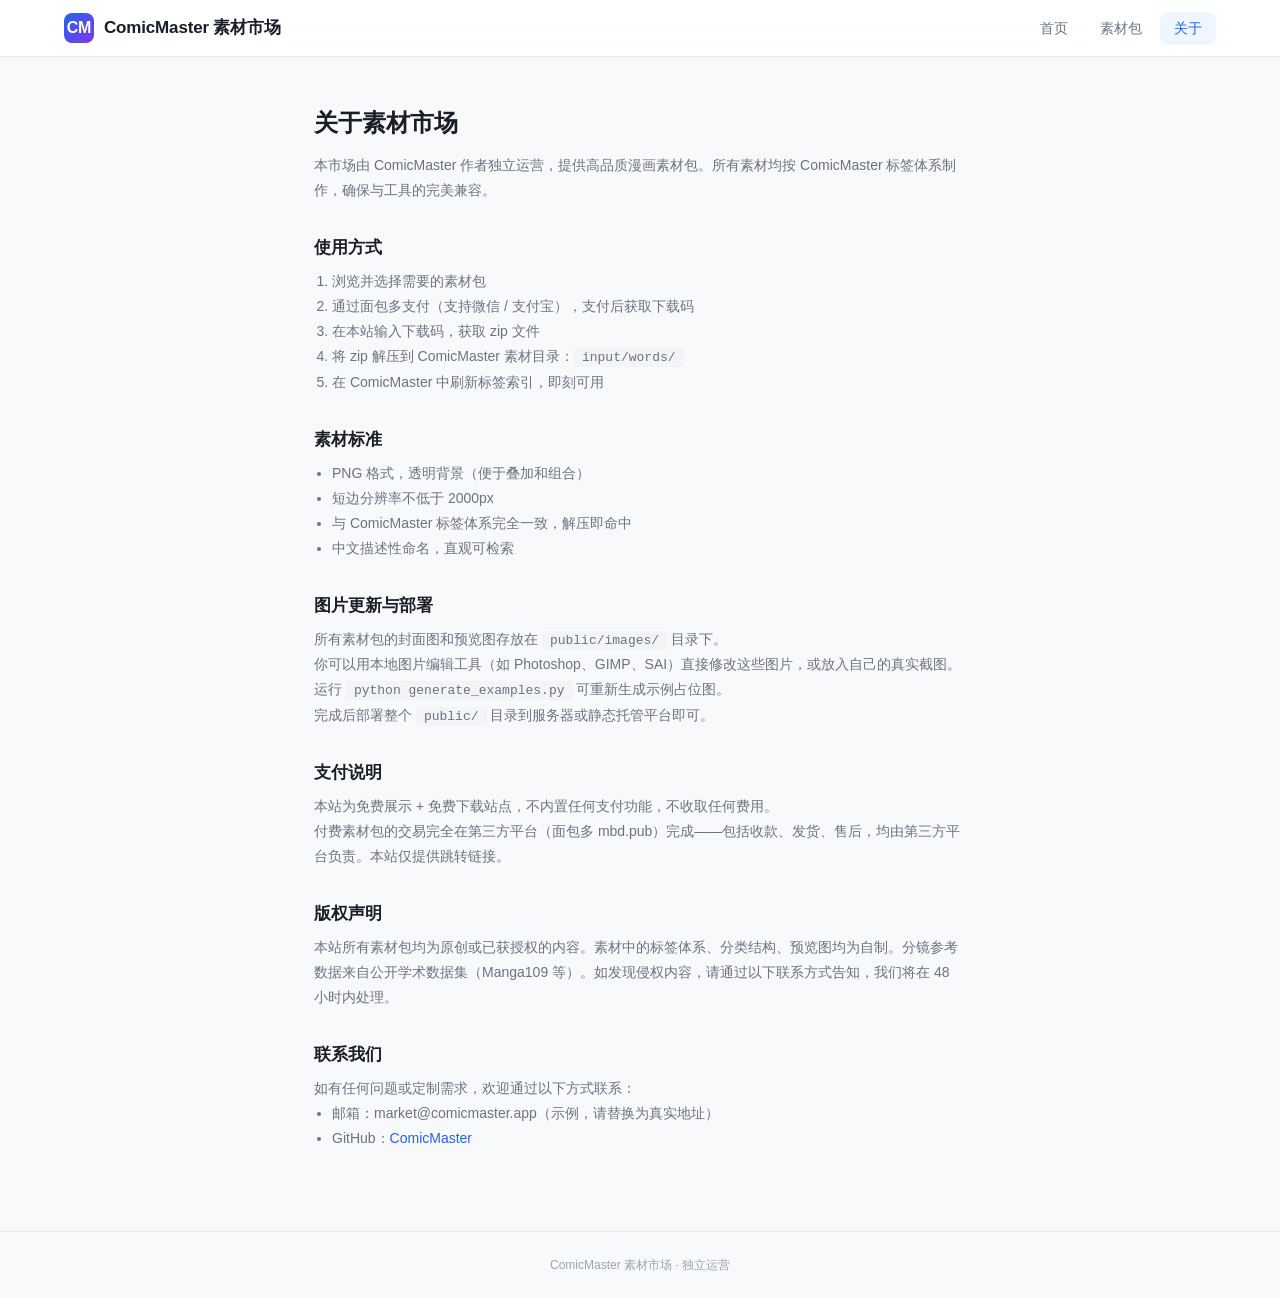
==== docs/about.html @ f9b0b655 "重命名 public → docs，适配 GitHub Pages 部署" ====
<!doctype html>
<html lang="zh-CN">
<head>
  <meta charset="utf-8">
  <meta name="viewport" content="width=device-width, initial-scale=1">
  <title>关于 — ComicMaster 素材市场</title>
  <link rel="stylesheet" href="style.css">
</head>
<body>

<header>
  <div class="header-inner">
    <a href="/" class="header-logo">
      <span class="header-logo-icon">CM</span>
      ComicMaster 素材市场
    </a>
    <nav>
      <a href="/">首页</a>
      <a href="/packs.html">素材包</a>
      <a href="/about.html" class="current">关于</a>
    </nav>
  </div>
</header>

<main class="about-content">

  <h2>关于素材市场</h2>
  <p>本市场由 ComicMaster 作者独立运营，提供高品质漫画素材包。所有素材均按 ComicMaster 标签体系制作，确保与工具的完美兼容。</p>

  <h3>使用方式</h3>
  <ol>
    <li>浏览并选择需要的素材包</li>
    <li>通过面包多支付（支持微信 / 支付宝），支付后获取下载码</li>
    <li>在本站输入下载码，获取 zip 文件</li>
    <li>将 zip 解压到 ComicMaster 素材目录：<code>input/words/</code></li>
    <li>在 ComicMaster 中刷新标签索引，即刻可用</li>
  </ol>

  <h3>素材标准</h3>
  <ul>
    <li>PNG 格式，透明背景（便于叠加和组合）</li>
    <li>短边分辨率不低于 2000px</li>
    <li>与 ComicMaster 标签体系完全一致，解压即命中</li>
    <li>中文描述性命名，直观可检索</li>
  </ul>

  <h3>图片更新与部署</h3>
  <p>
    所有素材包的封面图和预览图存放在 <code>public/images/</code> 目录下。<br>
    你可以用本地图片编辑工具（如 Photoshop、GIMP、SAI）直接修改这些图片，或放入自己的真实截图。<br>
    运行 <code>python generate_examples.py</code> 可重新生成示例占位图。<br>
    完成后部署整个 <code>public/</code> 目录到服务器或静态托管平台即可。
  </p>

  <h3>支付说明</h3>
  <p>本站为免费展示 + 免费下载站点，不内置任何支付功能，不收取任何费用。</p>
  <p>付费素材包的交易完全在第三方平台（面包多 mbd.pub）完成——包括收款、发货、售后，均由第三方平台负责。本站仅提供跳转链接。</p>

  <h3>版权声明</h3>
  <p>本站所有素材包均为原创或已获授权的内容。素材中的标签体系、分类结构、预览图均为自制。分镜参考数据来自公开学术数据集（Manga109 等）。如发现侵权内容，请通过以下联系方式告知，我们将在 48 小时内处理。</p>

  <h3>联系我们</h3>
  <p>如有任何问题或定制需求，欢迎通过以下方式联系：</p>
  <ul>
    <li>邮箱：market@comicmaster.app（示例，请替换为真实地址）</li>
    <li>GitHub：<a href="https://github.com/anthropics/ComicMaster" style="color:var(--c-accent)">ComicMaster</a></li>
  </ul>

</main>

<footer>ComicMaster 素材市场 · 独立运营</footer>

</body>
</html>
---- docs/style.css ----
/* ============================================================
   ComicMaster Material Market — Professional Asset Store Style
   Inspired by CSP Assets, Unity Asset Store, ArtStation
   ============================================================ */

/* ---- reset & base ---- */
*, *::before, *::after { box-sizing: border-box; margin: 0; padding: 0; }

:root {
  --c-bg:        #f8f9fb;
  --c-surface:   #ffffff;
  --c-border:    #e8ecf1;
  --c-text:      #1a1d26;
  --c-text-dim:  #6b7280;
  --c-text-muted:#9ca3af;
  --c-accent:    #2563eb;
  --c-accent-hv: #1d4ed8;
  --c-accent-lt: #eff6ff;
  --c-price:     #dc2626;
  --c-free:      #059669;
  --c-free-bg:   #ecfdf5;
  --c-star:      #f59e0b;
  --shadow-sm:   0 1px 2px rgba(0,0,0,0.04);
  --shadow-md:   0 4px 12px rgba(0,0,0,0.06);
  --shadow-lg:   0 12px 32px rgba(0,0,0,0.1);
  --radius-sm:   8px;
  --radius-md:   12px;
  --radius-lg:   16px;
  --font:        "Inter", "Segoe UI", "PingFang SC", "Microsoft YaHei", sans-serif;
  --max-w:       1200px;
}

html { font-size: 16px; -webkit-font-smoothing: antialiased; }

body {
  font-family: var(--font);
  color: var(--c-text);
  background: var(--c-bg);
  min-height: 100vh;
  display: grid;
  grid-template-rows: auto 1fr auto;
  line-height: 1.5;
}

a { color: inherit; text-decoration: none; }
img { display: block; max-width: 100%; }
button { font-family: inherit; cursor: pointer; }
input { font-family: inherit; }

/* ---- header ---- */

header {
  position: sticky; top: 0; z-index: 100;
  background: rgba(255,255,255,0.88);
  backdrop-filter: blur(16px) saturate(180%);
  border-bottom: 1px solid var(--c-border);
}

.header-inner {
  max-width: var(--max-w); margin: 0 auto;
  display: flex; align-items: center; justify-content: space-between;
  height: 56px; padding: 0 24px;
}

.header-logo {
  display: flex; align-items: center; gap: 10px;
  font-size: 17px; font-weight: 700;
  letter-spacing: -0.01em; color: var(--c-text);
  transition: opacity 0.2s;
}
.header-logo:hover { opacity: 0.7; }

.header-logo-icon {
  width: 30px; height: 30px;
  background: linear-gradient(135deg, var(--c-accent), #7c3aed);
  border-radius: var(--radius-sm);
  display: flex; align-items: center; justify-content: center;
  color: #fff; font-size: 16px;
}

nav { display: flex; gap: 4px; }
nav a {
  padding: 6px 14px; font-size: 14px; font-weight: 500;
  color: var(--c-text-dim); border-radius: 8px;
  transition: all 0.18s;
}
nav a:hover { color: var(--c-accent); background: var(--c-accent-lt); }
nav a.current { color: var(--c-accent); background: var(--c-accent-lt); }

/* ---- main ---- */

main { max-width: var(--max-w); margin: 0 auto; padding: 48px 24px 80px; width: 100%; }

/* ---- hero ---- */

.hero {
  text-align: center; padding: 64px 0 48px;
}

.hero h1 {
  font-size: 40px; font-weight: 800; letter-spacing: -0.03em;
  line-height: 1.15; margin-bottom: 12px;
  background: linear-gradient(135deg, #1a1d26 0%, #3b3f50 100%);
  -webkit-background-clip: text; -webkit-text-fill-color: transparent;
}

.hero p {
  font-size: 17px; color: var(--c-text-dim);
  line-height: 1.7; max-width: 520px; margin: 0 auto 32px;
}

/* ---- buttons ---- */

.btn {
  display: inline-flex; align-items: center; gap: 6px;
  padding: 11px 28px; font-size: 14px; font-weight: 600;
  color: #fff; background: var(--c-accent);
  border-radius: 999px; border: none;
  transition: all 0.2s; white-space: nowrap;
}
.btn:hover { background: var(--c-accent-hv); transform: translateY(-1px); box-shadow: 0 8px 24px rgba(37,99,235,0.25); }

.btn-outline {
  background: #fff; color: var(--c-accent);
  border: 1.5px solid #d1d5db;
}
.btn-outline:hover { background: var(--c-accent-lt); border-color: var(--c-accent); box-shadow: 0 4px 12px rgba(37,99,235,0.12); }

.btn-sm  { padding: 6px 16px; font-size: 13px; }
.btn-lg  { padding: 15px 40px; font-size: 16px; }

.btn-free { background: linear-gradient(135deg, #059669, #047857); }
.btn-free:hover { box-shadow: 0 8px 24px rgba(5,150,105,0.25); }

.btn-disabled { background: #d1d5db; color: #9ca3af; pointer-events: none; }

/* ---- features (3-col) ---- */

.features {
  display: grid; grid-template-columns: repeat(3, 1fr); gap: 16px;
  margin-top: 20px;
}

.feature {
  padding: 32px 24px; border-radius: var(--radius-md);
  border: 1px solid var(--c-border); background: var(--c-surface);
  text-align: center; transition: box-shadow 0.2s;
}
.feature:hover { box-shadow: var(--shadow-md); }

.feature-icon {
  font-size: 28px; margin-bottom: 12px;
  width: 52px; height: 52px; line-height: 52px;
  border-radius: 50%; margin-left: auto; margin-right: auto;
}
.feature-icon.tags   { background: #eff6ff; }
.feature-icon.format { background: #fef3c7; }
.feature-icon.update { background: #ecfdf5; }

.feature strong { display: block; font-size: 15px; margin-bottom: 6px; }
.feature p { margin: 0; color: var(--c-text-dim); font-size: 13px; line-height: 1.6; }

/* ---- section titles ---- */

.section-title {
  font-size: 24px; font-weight: 700; letter-spacing: -0.02em;
  margin: 64px 0 24px;
  display: flex; align-items: baseline; gap: 12px;
}
.section-title .count {
  font-size: 14px; font-weight: 400; color: var(--c-text-muted);
}

/* ---- search ---- */

.search-bar {
  position: relative; max-width: 400px; margin-bottom: 24px;
}

.search-bar input {
  width: 100%; padding: 10px 16px 10px 40px;
  font-size: 14px; border: 1.5px solid var(--c-border);
  border-radius: 999px; background: var(--c-surface);
  outline: none; transition: border-color 0.2s, box-shadow 0.2s;
}
.search-bar input:focus { border-color: var(--c-accent); box-shadow: 0 0 0 3px rgba(37,99,235,0.1); }
.search-bar input::placeholder { color: var(--c-text-muted); }

.search-bar .search-icon {
  position: absolute; left: 14px; top: 50%; transform: translateY(-50%);
  color: var(--c-text-muted); font-size: 16px; pointer-events: none;
}

/* ---- pack cards grid ---- */

.pack-grid {
  display: grid;
  grid-template-columns: repeat(auto-fill, minmax(280px, 1fr));
  gap: 20px;
}

.pack-card {
  border-radius: var(--radius-md); overflow: hidden;
  border: 1px solid var(--c-border); background: var(--c-surface);
  transition: transform 0.2s, box-shadow 0.2s;
  display: flex; flex-direction: column;
}
.pack-card:hover {
  transform: translateY(-4px);
  box-shadow: var(--shadow-lg);
}

.pack-card-image-wrap {
  position: relative; overflow: hidden;
  aspect-ratio: 3/2; background: #eef1f6;
}

.pack-card-image-wrap img {
  width: 100%; height: 100%; object-fit: cover;
  transition: transform 0.35s;
}
.pack-card:hover .pack-card-image-wrap img { transform: scale(1.05); }

.pack-card-badge {
  position: absolute; top: 10px; left: 10px;
  padding: 3px 10px; font-size: 11px; font-weight: 700;
  border-radius: 999px; letter-spacing: 0.03em;
  text-transform: uppercase;
}

.badge-free {
  background: var(--c-free-bg); color: var(--c-free);
  border: 1px solid #a7f3d0;
}

.badge-hot {
  background: #fef3c7; color: #92400e;
  border: 1px solid #fcd34d;
}

.pack-card-body {
  padding: 16px 18px 18px; flex: 1;
  display: flex; flex-direction: column; gap: 8px;
}

.pack-card-body h3 {
  font-size: 15px; font-weight: 700; line-height: 1.4;
  display: -webkit-box; -webkit-line-clamp: 2; -webkit-box-orient: vertical; overflow: hidden;
}
.pack-card-body h3 a:hover { color: var(--c-accent); }

.pack-card-desc {
  font-size: 13px; color: var(--c-text-dim);
  line-height: 1.6; flex: 1;
  display: -webkit-box; -webkit-line-clamp: 2; -webkit-box-orient: vertical; overflow: hidden;
}

.pack-card-meta {
  display: flex; gap: 14px; font-size: 12px; color: var(--c-text-muted);
}

.pack-card-bottom {
  display: flex; align-items: center; justify-content: space-between;
  padding-top: 8px; border-top: 1px solid var(--c-border);
}

.pack-card-price {
  font-size: 19px; font-weight: 800; color: var(--c-price);
}
.pack-card-price.free { color: var(--c-free); }

/* ---- category badge ---- */

.cat-badge {
  display: inline-block; padding: 3px 10px;
  font-size: 11px; font-weight: 600; border-radius: 999px;
  letter-spacing: 0.03em;
}

.cat-framing   { background: #eff6ff; color: #2563eb; }
.cat-character { background: #fdf2f8; color: #be185d; }
.cat-scene     { background: #ecfdf5; color: #059669; }
.cat-effect    { background: #fff7ed; color: #c2410c; }
.cat-prop      { background: #f5f3ff; color: #6d28d9; }

/* ---- filters ---- */

.filter-bar {
  display: flex; flex-wrap: wrap; align-items: center; gap: 12px;
  margin-bottom: 28px;
}

.filter-label {
  font-size: 13px; font-weight: 600; color: var(--c-text-muted);
  text-transform: uppercase; letter-spacing: 0.06em;
}

.filter-pills {
  display: flex; flex-wrap: wrap; gap: 6px;
}

.pill {
  padding: 6px 16px; font-size: 13px; font-weight: 500;
  border-radius: 999px; border: 1.5px solid var(--c-border);
  background: var(--c-surface); color: var(--c-text-dim);
  transition: all 0.18s;
}
.pill:hover { border-color: var(--c-accent); color: var(--c-accent); }
.pill.active {
  background: var(--c-accent); color: #fff;
  border-color: var(--c-accent);
}

.filter-spacer { flex: 1; }

/* ---- pack detail ---- */

.detail-grid {
  display: grid; grid-template-columns: 1fr 1fr; gap: 48px; align-items: start;
}

.detail-cover {
  width: 100%; border-radius: var(--radius-md);
  border: 1px solid var(--c-border); box-shadow: var(--shadow-md);
}

.detail-info h1 {
  font-size: 28px; font-weight: 800; letter-spacing: -0.02em;
  line-height: 1.2; margin-bottom: 4px;
}

.detail-category {
  display: inline-block; margin-bottom: 8px;
}

.detail-price-lg {
  font-size: 32px; font-weight: 800; color: var(--c-price); margin-bottom: 16px;
}
.detail-price-lg.free { color: var(--c-free); }

.detail-meta-row {
  display: flex; flex-wrap: wrap; gap: 20px;
  margin-bottom: 20px; font-size: 14px; color: var(--c-text-dim);
}
.detail-meta-row span {
  display: flex; align-items: center; gap: 6px;
}

.detail-desc {
  color: #374151; line-height: 1.8; font-size: 14px; margin-bottom: 20px;
}
.detail-desc h3 { font-size: 15px; font-weight: 700; margin: 16px 0 6px; }
.detail-desc li  { margin-left: 18px; margin-bottom: 2px; }

.detail-tags {
  display: flex; flex-wrap: wrap; gap: 6px; margin-bottom: 28px;
}

.tag {
  padding: 4px 12px; font-size: 12px; font-weight: 500;
  border-radius: 999px; background: #f3f4f6; color: var(--c-text-dim);
}

.tag-toggle {
  padding: 4px 12px; font-size: 12px; font-weight: 500;
  border-radius: 999px; background: none; border: 1.5px dashed #d1d5db;
  color: var(--c-text-muted); cursor: pointer;
}
.tag-toggle:hover { border-color: var(--c-accent); color: var(--c-accent); }

.detail-actions {
  display: flex; gap: 12px; align-items: center; flex-wrap: wrap;
}

.detail-payment-hint {
  font-size: 12px; color: var(--c-text-muted); margin-top: 10px;
  line-height: 1.6;
}

/* ---- preview gallery ---- */

.preview-section { margin-top: 56px; }

.preview-section h2 {
  font-size: 20px; font-weight: 700; margin-bottom: 20px;
}

.preview-grid {
  display: grid;
  grid-template-columns: repeat(auto-fill, minmax(220px, 1fr));
  gap: 12px;
}

.preview-grid img {
  width: 100%; border-radius: var(--radius-sm);
  border: 1px solid var(--c-border); cursor: pointer;
  transition: transform 0.2s, box-shadow 0.2s;
}
.preview-grid img:hover { transform: scale(1.04); box-shadow: var(--shadow-lg); }

/* ---- lightbox ---- */

.lightbox {
  display: none; position: fixed; inset: 0; z-index: 200;
  background: rgba(0,0,0,0.9); align-items: center; justify-content: center;
  cursor: pointer;
}
.lightbox.open { display: flex; }
.lightbox img { max-width: 92vw; max-height: 92vh; border-radius: 8px; }

/* ---- download page ---- */

.download-card {
  max-width: 460px; margin: 60px auto; text-align: center;
  padding: 48px 32px; border-radius: var(--radius-lg);
  border: 1px solid var(--c-border); background: var(--c-surface);
  box-shadow: var(--shadow-md);
}

.download-card h2 { font-size: 22px; font-weight: 700; margin-bottom: 18px; }

.download-input {
  width: 100%; padding: 14px 16px; font-size: 16px;
  border: 2px solid var(--c-border); border-radius: var(--radius-md);
  text-align: center; font-family: "SF Mono", "Cascadia Code", "Consolas", monospace;
  letter-spacing: 0.06em; outline: none; transition: border-color 0.2s;
}
.download-input:focus { border-color: var(--c-accent); }

.download-error {
  color: #dc2626; font-size: 13px; margin-top: 8px; display: none;
}
.download-error.show { display: block; }

.download-success { display: none; margin-top: 20px; }
.download-success.show { display: block; }

/* ---- about ---- */

.about-content { max-width: 700px; }

.about-content h2 { font-size: 24px; font-weight: 700; margin-bottom: 12px; }
.about-content h3 { font-size: 17px; font-weight: 700; margin: 32px 0 8px; }
.about-content p, .about-content li {
  color: var(--c-text-dim); line-height: 1.8; font-size: 14px;
}
.about-content ul, .about-content ol { padding-left: 18px; }
.about-content code {
  background: #f3f4f6; padding: 2px 8px; border-radius: 4px;
  font-size: 13px; font-family: "SF Mono", "Cascadia Code", "Consolas", monospace;
}

/* ---- usage steps ---- */

.usage-steps {
  display: grid; grid-template-columns: repeat(4, 1fr); gap: 16px;
  margin-top: 32px;
}

.usage-step {
  text-align: center; padding: 28px 16px;
  border-radius: var(--radius-md); border: 1px solid var(--c-border);
  background: var(--c-surface); transition: box-shadow 0.2s;
}
.usage-step:hover { box-shadow: var(--shadow-md); }

.usage-step .step-num {
  width: 40px; height: 40px; line-height: 40px; border-radius: 50%;
  background: var(--c-accent-lt); color: var(--c-accent);
  font-weight: 800; font-size: 17px; margin: 0 auto 12px;
}

.usage-step strong { display: block; font-size: 14px; margin-bottom: 4px; }
.usage-step p { color: var(--c-text-dim); font-size: 13px; line-height: 1.5; }

/* ---- empty state ---- */

.empty-state {
  text-align: center; padding: 64px 20px;
  color: var(--c-text-muted);
}
.empty-state p { font-size: 15px; }
.empty-state .btn { margin-top: 16px; }

/* ---- footer ---- */

footer {
  text-align: center; padding: 24px;
  color: var(--c-text-muted); font-size: 12px;
  border-top: 1px solid var(--c-border);
}

/* ---- responsive ---- */

@media (max-width: 768px) {
  .detail-grid { grid-template-columns: 1fr; gap: 24px; }
  .features { grid-template-columns: 1fr; }
  .usage-steps { grid-template-columns: 1fr 1fr; }
  .pack-grid { grid-template-columns: 1fr; }
  .hero h1 { font-size: 28px; }
  .header-inner { padding: 0 12px; }
  nav a { font-size: 13px; padding: 5px 8px; }
  .filter-bar { flex-direction: column; align-items: flex-start; }
}
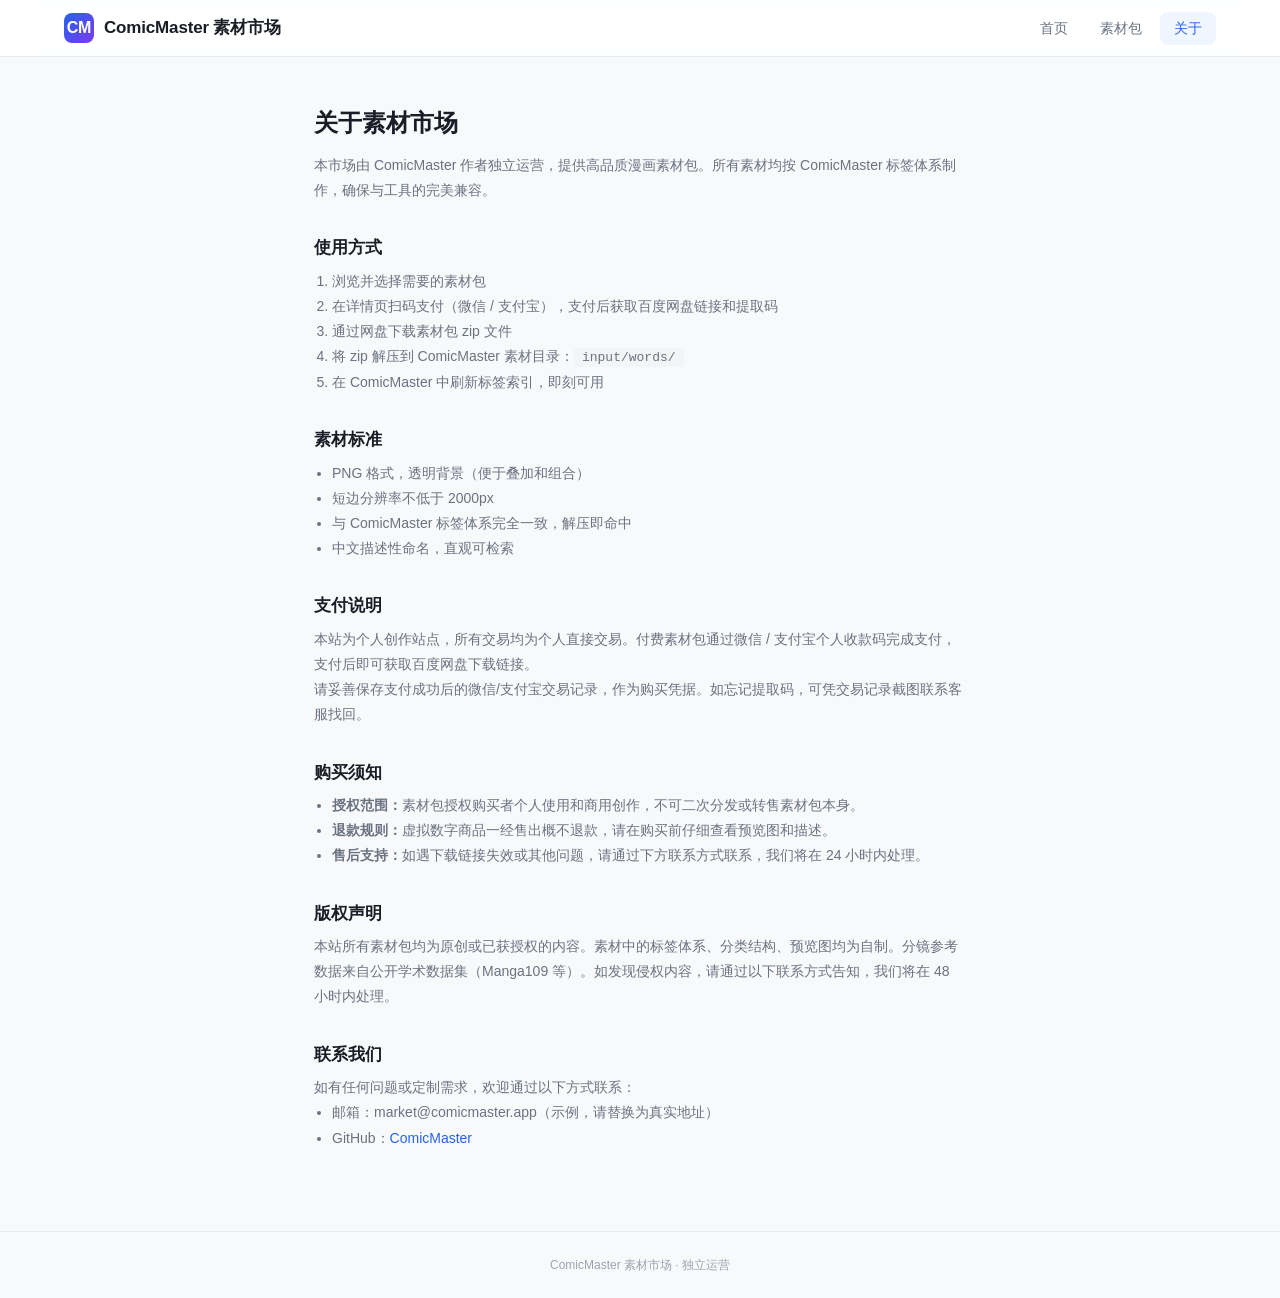
==== commit ba60c5bd: "重构：商品列表从 8 个扩展为 19 个，基于本地素材库分类 - 保留 4 个分镜模板产品，新增 15 个素材包（战斗/动作/表情/对话/其他） - 图片目录改为中文名，每包独立文件夹（cover +" ====
--- a/docs/about.html
+++ b/docs/about.html
@@ -10,14 +10,14 @@
 
 <header>
   <div class="header-inner">
-    <a href="/" class="header-logo">
+    <a href="./" class="header-logo">
       <span class="header-logo-icon">CM</span>
       ComicMaster 素材市场
     </a>
     <nav>
-      <a href="/">首页</a>
-      <a href="/packs.html">素材包</a>
-      <a href="/about.html" class="current">关于</a>
+      <a href="./">首页</a>
+      <a href="./packs.html">素材包</a>
+      <a href="./about.html" class="current">关于</a>
     </nav>
   </div>
 </header>
@@ -30,8 +30,8 @@
   <h3>使用方式</h3>
   <ol>
     <li>浏览并选择需要的素材包</li>
-    <li>通过面包多支付（支持微信 / 支付宝），支付后获取下载码</li>
-    <li>在本站输入下载码，获取 zip 文件</li>
+    <li>在详情页扫码支付（微信 / 支付宝），支付后获取百度网盘链接和提取码</li>
+    <li>通过网盘下载素材包 zip 文件</li>
     <li>将 zip 解压到 ComicMaster 素材目录：<code>input/words/</code></li>
     <li>在 ComicMaster 中刷新标签索引，即刻可用</li>
   </ol>
@@ -44,17 +44,16 @@
     <li>中文描述性命名，直观可检索</li>
   </ul>
 
-  <h3>图片更新与部署</h3>
-  <p>
-    所有素材包的封面图和预览图存放在 <code>public/images/</code> 目录下。<br>
-    你可以用本地图片编辑工具（如 Photoshop、GIMP、SAI）直接修改这些图片，或放入自己的真实截图。<br>
-    运行 <code>python generate_examples.py</code> 可重新生成示例占位图。<br>
-    完成后部署整个 <code>public/</code> 目录到服务器或静态托管平台即可。
-  </p>
+  <h3>支付说明</h3>
+  <p>本站为个人创作站点，所有交易均为个人直接交易。付费素材包通过微信 / 支付宝个人收款码完成支付，支付后即可获取百度网盘下载链接。</p>
+  <p>请妥善保存支付成功后的微信/支付宝交易记录，作为购买凭据。如忘记提取码，可凭交易记录截图联系客服找回。</p>
 
-  <h3>支付说明</h3>
-  <p>本站为免费展示 + 免费下载站点，不内置任何支付功能，不收取任何费用。</p>
-  <p>付费素材包的交易完全在第三方平台（面包多 mbd.pub）完成——包括收款、发货、售后，均由第三方平台负责。本站仅提供跳转链接。</p>
+  <h3>购买须知</h3>
+  <ul>
+    <li><strong>授权范围：</strong>素材包授权购买者个人使用和商用创作，不可二次分发或转售素材包本身。</li>
+    <li><strong>退款规则：</strong>虚拟数字商品一经售出概不退款，请在购买前仔细查看预览图和描述。</li>
+    <li><strong>售后支持：</strong>如遇下载链接失效或其他问题，请通过下方联系方式联系，我们将在 24 小时内处理。</li>
+  </ul>
 
   <h3>版权声明</h3>
   <p>本站所有素材包均为原创或已获授权的内容。素材中的标签体系、分类结构、预览图均为自制。分镜参考数据来自公开学术数据集（Manga109 等）。如发现侵权内容，请通过以下联系方式告知，我们将在 48 小时内处理。</p>
--- a/docs/style.css
+++ b/docs/style.css
@@ -377,6 +377,94 @@
   line-height: 1.6;
 }
 
+/* ---- payment section (QR codes + pan card) ---- */
+
+.payment-section {
+  margin-top: 8px;
+}
+
+.payment-price {
+  font-size: 36px; font-weight: 800; color: var(--c-price);
+  margin-bottom: 4px;
+}
+
+.payment-hint {
+  font-size: 13px; color: var(--c-text-dim); margin-bottom: 16px;
+}
+
+.payment-qrcodes {
+  display: flex; gap: 16px; margin-bottom: 16px;
+}
+
+.payment-qr {
+  flex: 1; text-align: center;
+  padding: 16px 12px; border-radius: var(--radius-md);
+  border: 1px solid var(--c-border); background: #fafbfc;
+}
+
+.payment-qr img {
+  width: 100%; max-width: 180px; margin: 0 auto 8px;
+  border-radius: var(--radius-sm); border: 1px solid var(--c-border);
+}
+
+.payment-qr span {
+  font-size: 12px; font-weight: 600; color: var(--c-text-dim);
+}
+
+.payment-receipt {
+  font-size: 12px; color: var(--c-text-muted);
+  line-height: 1.7; padding: 10px 14px;
+  border-radius: var(--radius-sm);
+  background: #fffbeb; border: 1px solid #fde68a;
+  margin-bottom: 16px;
+}
+
+.payment-receipt b { color: #92400e; }
+
+/* ---- pan card ---- */
+
+.pan-card {
+  margin-top: 16px; padding: 20px;
+  border-radius: var(--radius-md);
+  border: 1px solid #a7f3d0; background: #f0fdf4;
+}
+
+.pan-label {
+  font-size: 14px; font-weight: 700; color: #065f46;
+  margin-bottom: 12px;
+}
+
+.pan-row {
+  display: flex; align-items: center; gap: 10px;
+  margin-bottom: 8px;
+}
+
+.pan-link-label {
+  font-size: 13px; font-weight: 600; color: var(--c-text-dim);
+  min-width: 48px;
+}
+
+.pan-code {
+  flex: 1; font-size: 12px; font-family: "SF Mono", "Cascadia Code", "Consolas", monospace;
+  padding: 6px 10px; background: #fff; border-radius: 4px;
+  color: var(--c-text); word-break: break-all;
+  border: 1px solid var(--c-border);
+}
+
+.pan-code-lg {
+  font-size: 18px; letter-spacing: 0.12em; text-align: center;
+}
+
+.pan-note {
+  font-size: 12px; color: #065f46; margin-top: 12px;
+  line-height: 1.6;
+}
+
+.btn-copied {
+  background: #059669 !important; color: #fff !important;
+  border-color: #059669 !important;
+}
+
 /* ---- preview gallery ---- */
 
 .preview-section { margin-top: 56px; }
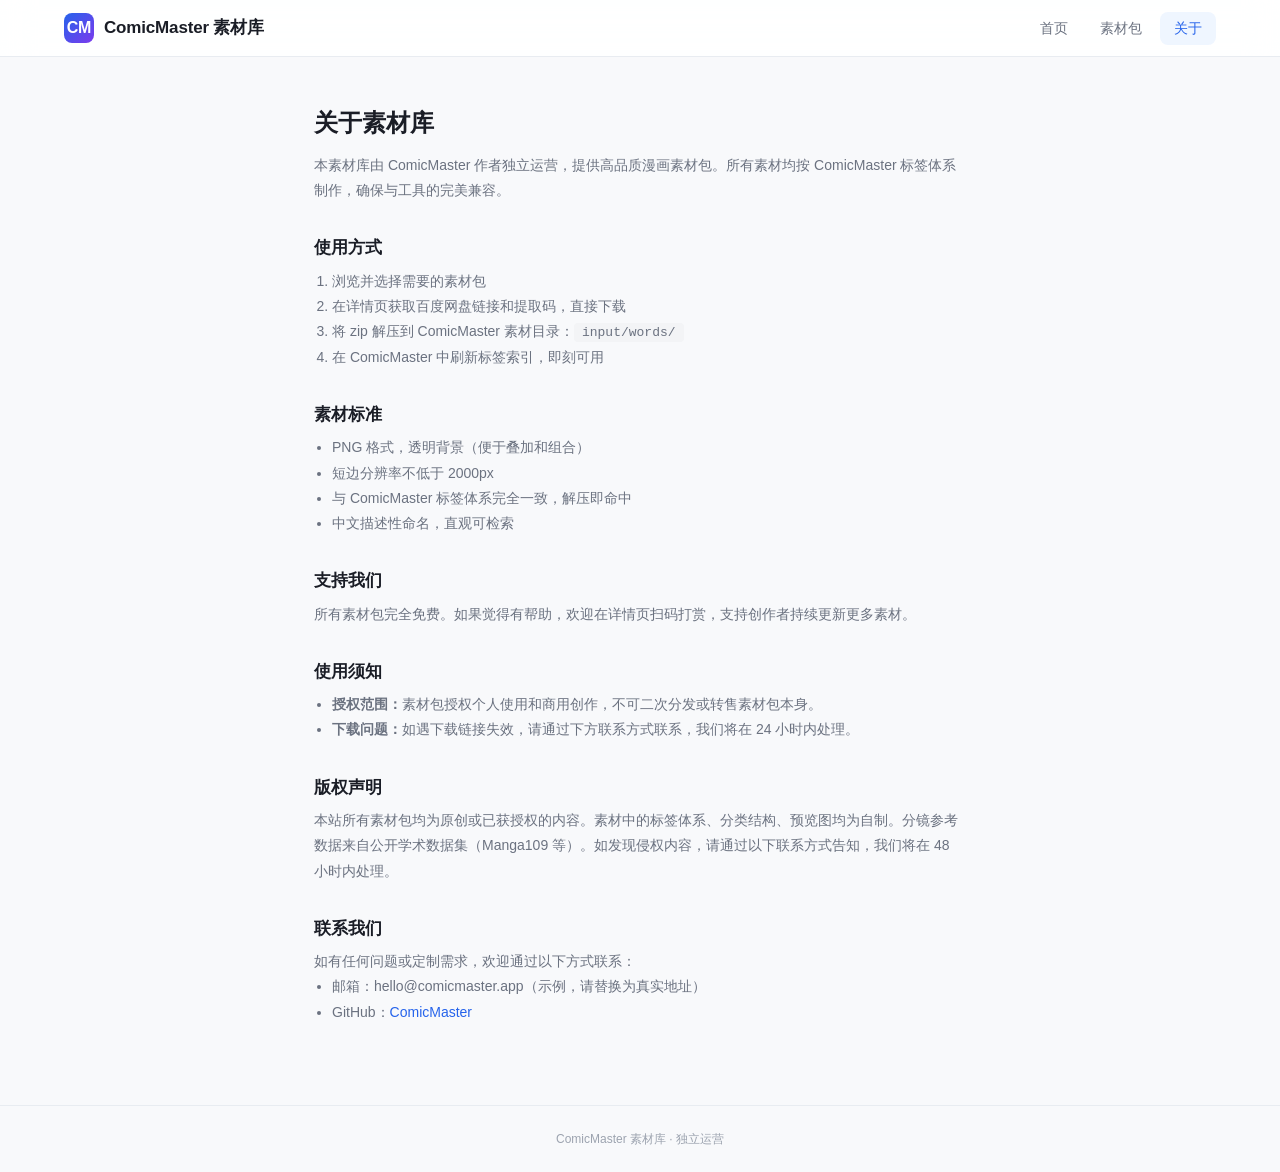
==== commit d1c16656: "refactor: 去掉"市场"词汇，改为"素材库" - "素材市场" → "素材库"，"Material Market" → "Material Library" - 更新 about.html 内" ====
--- a/docs/about.html
+++ b/docs/about.html
@@ -3,7 +3,7 @@
 <head>
   <meta charset="utf-8">
   <meta name="viewport" content="width=device-width, initial-scale=1">
-  <title>关于 — ComicMaster 素材市场</title>
+  <title>关于 — ComicMaster 素材库</title>
   <link rel="stylesheet" href="style.css">
 </head>
 <body>
@@ -12,7 +12,7 @@
   <div class="header-inner">
     <a href="./" class="header-logo">
       <span class="header-logo-icon">CM</span>
-      ComicMaster 素材市场
+      ComicMaster 素材库
     </a>
     <nav>
       <a href="./">首页</a>
@@ -24,14 +24,13 @@
 
 <main class="about-content">
 
-  <h2>关于素材市场</h2>
-  <p>本市场由 ComicMaster 作者独立运营，提供高品质漫画素材包。所有素材均按 ComicMaster 标签体系制作，确保与工具的完美兼容。</p>
+  <h2>关于素材库</h2>
+  <p>本素材库由 ComicMaster 作者独立运营，提供高品质漫画素材包。所有素材均按 ComicMaster 标签体系制作，确保与工具的完美兼容。</p>
 
   <h3>使用方式</h3>
   <ol>
     <li>浏览并选择需要的素材包</li>
-    <li>在详情页扫码支付（微信 / 支付宝），支付后获取百度网盘链接和提取码</li>
-    <li>通过网盘下载素材包 zip 文件</li>
+    <li>在详情页获取百度网盘链接和提取码，直接下载</li>
     <li>将 zip 解压到 ComicMaster 素材目录：<code>input/words/</code></li>
     <li>在 ComicMaster 中刷新标签索引，即刻可用</li>
   </ol>
@@ -44,15 +43,13 @@
     <li>中文描述性命名，直观可检索</li>
   </ul>
 
-  <h3>支付说明</h3>
-  <p>本站为个人创作站点，所有交易均为个人直接交易。付费素材包通过微信 / 支付宝个人收款码完成支付，支付后即可获取百度网盘下载链接。</p>
-  <p>请妥善保存支付成功后的微信/支付宝交易记录，作为购买凭据。如忘记提取码，可凭交易记录截图联系客服找回。</p>
+  <h3>支持我们</h3>
+  <p>所有素材包完全免费。如果觉得有帮助，欢迎在详情页扫码打赏，支持创作者持续更新更多素材。</p>
 
-  <h3>购买须知</h3>
+  <h3>使用须知</h3>
   <ul>
-    <li><strong>授权范围：</strong>素材包授权购买者个人使用和商用创作，不可二次分发或转售素材包本身。</li>
-    <li><strong>退款规则：</strong>虚拟数字商品一经售出概不退款，请在购买前仔细查看预览图和描述。</li>
-    <li><strong>售后支持：</strong>如遇下载链接失效或其他问题，请通过下方联系方式联系，我们将在 24 小时内处理。</li>
+    <li><strong>授权范围：</strong>素材包授权个人使用和商用创作，不可二次分发或转售素材包本身。</li>
+    <li><strong>下载问题：</strong>如遇下载链接失效，请通过下方联系方式联系，我们将在 24 小时内处理。</li>
   </ul>
 
   <h3>版权声明</h3>
@@ -61,13 +58,13 @@
   <h3>联系我们</h3>
   <p>如有任何问题或定制需求，欢迎通过以下方式联系：</p>
   <ul>
-    <li>邮箱：market@comicmaster.app（示例，请替换为真实地址）</li>
+    <li>邮箱：hello@comicmaster.app（示例，请替换为真实地址）</li>
     <li>GitHub：<a href="https://github.com/anthropics/ComicMaster" style="color:var(--c-accent)">ComicMaster</a></li>
   </ul>
 
 </main>
 
-<footer>ComicMaster 素材市场 · 独立运营</footer>
+<footer>ComicMaster 素材库 · 独立运营</footer>
 
 </body>
 </html>
--- a/docs/style.css
+++ b/docs/style.css
@@ -1,5 +1,5 @@
 /* ============================================================
-   ComicMaster Material Market — Professional Asset Store Style
+   ComicMaster Material Library — Professional Asset Store Style
    Inspired by CSP Assets, Unity Asset Store, ArtStation
    ============================================================ */
 
@@ -268,6 +268,7 @@
   font-size: 19px; font-weight: 800; color: var(--c-price);
 }
 .pack-card-price.free { color: var(--c-free); }
+.pack-card-price.donation { color: #7c3aed; font-size: 14px; font-weight: 600; }
 
 /* ---- category badge ---- */
 
@@ -334,7 +335,7 @@
 }
 
 .detail-price-lg {
-  font-size: 32px; font-weight: 800; color: var(--c-price); margin-bottom: 16px;
+  font-size: 32px; font-weight: 800; color: #7c3aed; margin-bottom: 16px;
 }
 .detail-price-lg.free { color: var(--c-free); }
 
@@ -377,29 +378,35 @@
   line-height: 1.6;
 }
 
-/* ---- payment section (QR codes + pan card) ---- */
-
-.payment-section {
-  margin-top: 8px;
-}
-
-.payment-price {
-  font-size: 36px; font-weight: 800; color: var(--c-price);
+/* ---- donation section ---- */
+
+.donation-section {
+  margin-top: 24px; padding: 24px;
+  border-radius: var(--radius-md);
+  border: 1px solid var(--c-border); background: #fafbfc;
+}
+
+.donation-title {
+  font-size: 17px; font-weight: 700;
   margin-bottom: 4px;
 }
 
-.payment-hint {
-  font-size: 13px; color: var(--c-text-dim); margin-bottom: 16px;
+.donation-suggest {
+  color: #7c3aed; font-size: 20px; font-weight: 800;
+}
+
+.donation-hint {
+  font-size: 13px; color: var(--c-text-dim); margin-bottom: 20px;
 }
 
 .payment-qrcodes {
-  display: flex; gap: 16px; margin-bottom: 16px;
+  display: flex; gap: 16px;
 }
 
 .payment-qr {
   flex: 1; text-align: center;
-  padding: 16px 12px; border-radius: var(--radius-md);
-  border: 1px solid var(--c-border); background: #fafbfc;
+  padding: 16px 12px; border-radius: var(--radius-sm);
+  border: 1px solid var(--c-border); background: #fff;
 }
 
 .payment-qr img {
@@ -410,16 +417,6 @@
 .payment-qr span {
   font-size: 12px; font-weight: 600; color: var(--c-text-dim);
 }
-
-.payment-receipt {
-  font-size: 12px; color: var(--c-text-muted);
-  line-height: 1.7; padding: 10px 14px;
-  border-radius: var(--radius-sm);
-  background: #fffbeb; border: 1px solid #fde68a;
-  margin-bottom: 16px;
-}
-
-.payment-receipt b { color: #92400e; }
 
 /* ---- pan card ---- */
 
